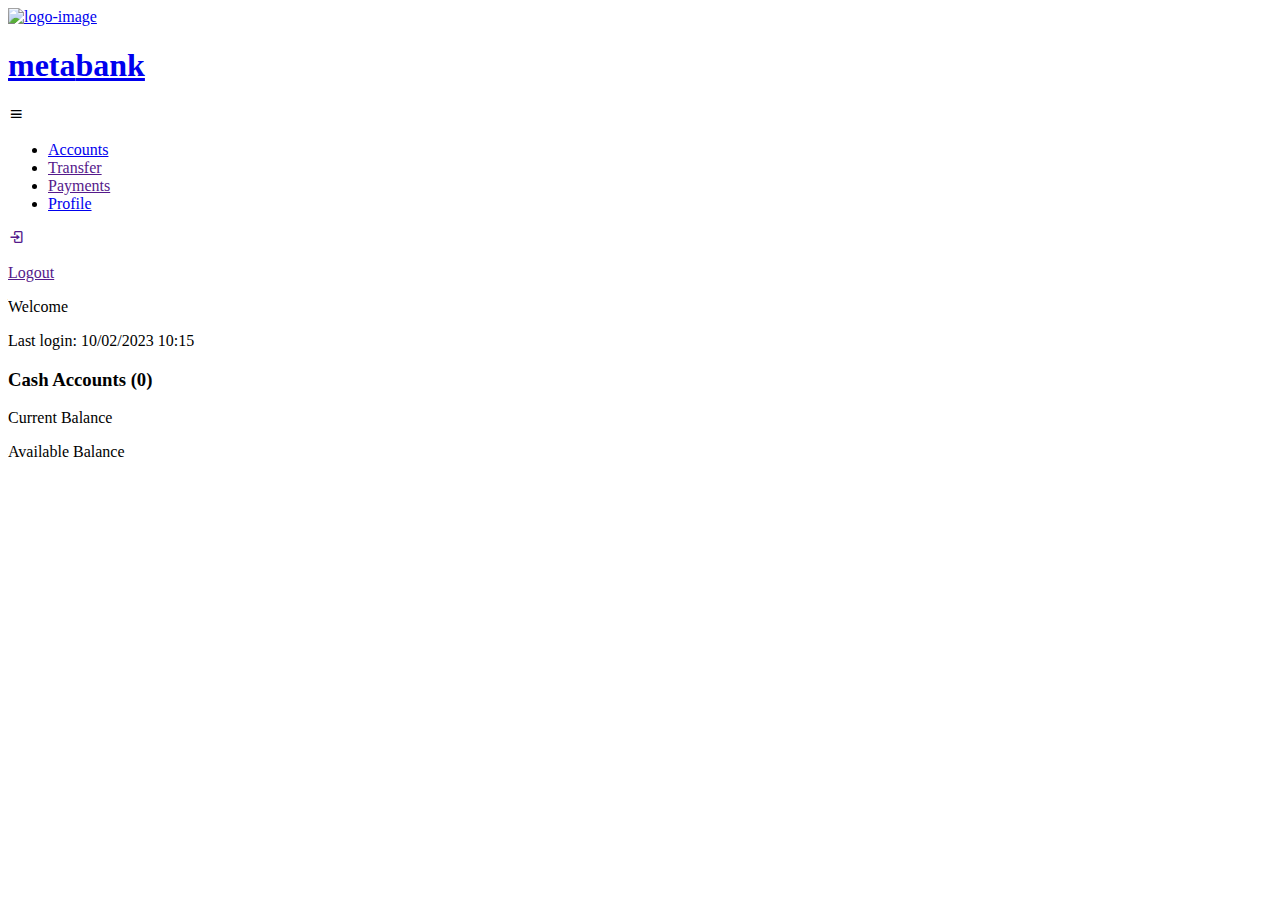
==== dashboard/index.html @ 67939294 "re-styling" ====
<!DOCTYPE html>
<html lang="en">
  <head>
    <meta charset="UTF-8" />
    <meta name="viewport" content="width=device-width, initial-scale=1.0" />

    <link
      href="https://unpkg.com/boxicons@2.1.4/css/boxicons.min.css"
      rel="stylesheet"
    />
    <link rel="stylesheet" href="assets/css/dash.css" />
    <script src="assets/js/dash.js" type="module"></script>
    <title>MetaBank | Dashboard</title>
  </head>
  <body>
    <header>
      <nav>
        <a href="/" class="logo">
          <img src="assets/img/logo.png" alt="logo-image" width="50" />
          <h1>meta<span>bank</span></h1>
        </a>
        <i class="bx bx-menu menu-btn"></i>
        <ul>
          <li>
            <a href="dashboard.html">Accounts</a>
          </li>
          <li>
            <a href="">Transfer</a>
          </li>
          <li>
            <a href="">Payments</a>
          </li>
          <li>
            <a href="profile.html">Profile</a>
          </li>
        </ul>
        <a class="logout" id="logout" href="">
          <i class="bx bx-log-in"></i>
          <p>Logout</p>
        </a>
      </nav>
    </header>
    <main>
      <section class="dash-head">
        <div class="title">
          <div class="welcome">Welcome <span id="user"></span></div>
          <p>Last login: 10/02/2023 10:15</p>
          <h3>Cash Accounts <span id="counter">(0)</span></h3>
        </div>
        <div class="accounts">
          <div class="acct-head">
            <span class="account-type" id="account-type"></span>
            <span id="account-no"></span>
          </div>
          <div class="bal">
            <p>Current Balance</p>
            <p id="current-bal"></p>
          </div>
          <div class="bal">
            <p>Available Balance</p>
            <p id="available-bal"></p>
          </div>
        </div>
      </section>
    </main>
  </body>
</html>
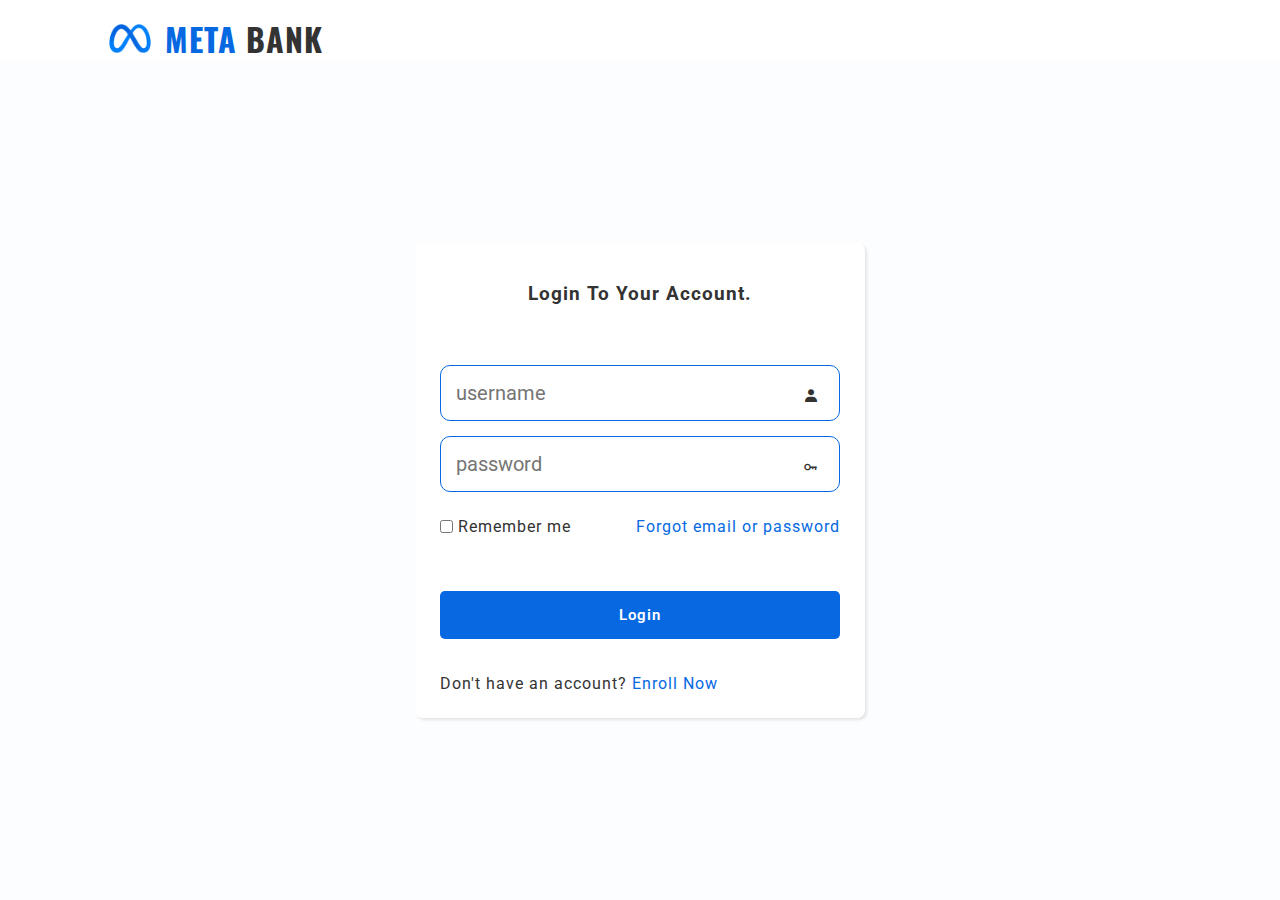
==== commit a81d13be: "fix-braking functionlity" ====
--- a/dashboard/index.html
+++ b/dashboard/index.html
@@ -8,15 +8,15 @@
       href="https://unpkg.com/boxicons@2.1.4/css/boxicons.min.css"
       rel="stylesheet"
     />
-    <link rel="stylesheet" href="assets/css/dash.css" />
-    <script src="assets/js/dash.js" type="module"></script>
+    <link rel="stylesheet" href="../assets/css/dash.css" />
+    <script src="../assets/js/dash.js" type="module"></script>
     <title>MetaBank | Dashboard</title>
   </head>
   <body>
     <header>
       <nav>
         <a href="/" class="logo">
-          <img src="assets/img/logo.png" alt="logo-image" width="50" />
+          <img src="../assets/img/logo.png" alt="logo-image" width="50" />
           <h1>meta<span>bank</span></h1>
         </a>
         <i class="bx bx-menu menu-btn"></i>
--- a/assets/css/dash.css
+++ b/assets/css/dash.css
@@ -0,0 +1,168 @@
+@import url("https://fonts.googleapis.com/css2?family=Roboto:wght@300;400;500;700&display=swap");
+
+@import url("https://fonts.googleapis.com/css2?family=Oswald:wght@400;500;700&display=swap");
+
+* {
+  margin: 0;
+  padding: 0;
+  box-sizing: border-box;
+}
+
+:root {
+  --bg: #0669e2;
+}
+
+body {
+  height: calc(100vh - 60px);
+  display: flex;
+  flex-direction: column;
+  font-family: "Roboto", sans-serif;
+}
+
+header {
+  width: 100vw;
+  background-color: #fff;
+  font-family: "Oswald", sans-serif;
+  letter-spacing: 1px;
+  position: sticky;
+  top: 0;
+  z-index: 1;
+  height: 60px;
+}
+
+nav {
+  display: flex;
+  align-items: center;
+  justify-content: space-between;
+  padding: 15px;
+}
+
+nav ul {
+  display: none;
+  gap: 10px;
+  list-style-type: none;
+}
+
+nav ul li a {
+  color: var(--bg);
+  text-decoration: none;
+}
+
+.logo {
+  display: flex;
+  align-items: center;
+  gap: 10px;
+  text-decoration: none;
+  color: #333;
+  cursor: pointer;
+}
+
+.logo h1 {
+  text-transform: uppercase;
+  color: var(--bg);
+}
+.logo span {
+  color: #333;
+}
+.logout {
+  display: none;
+  text-decoration: none;
+  align-items: center;
+  gap: 5px;
+  color: var(--bg);
+}
+.menu-btn {
+  color: var(--bg);
+  font-weight: 500;
+}
+
+main {
+  /* background-color: blue; */
+  width: 100%;
+  height: calc(100vh - 60px);
+  padding: 15px;
+}
+
+.dash-head {
+  margin-top: 20px;
+  display: flex;
+  flex-direction: column;
+  gap: 15px;
+  color: #333;
+}
+
+.title {
+  display: flex;
+  flex-direction: column;
+  gap: 10px;
+}
+
+.accounts {
+  /* background-color: var(--bg); */
+  border-radius: 0 0 10px 10px;
+  padding: 15px;
+  color: var(--bg);
+  font-family: "Roboto", sans-serif;
+  letter-spacing: 1px;
+  display: flex;
+  flex-direction: column;
+  gap: 15px;
+  /* box-shadow: 2px 2px 4px rgb(0, 0, 0, 0.1); */
+  border: 1px solid var(--bg);
+}
+
+.accounts div:nth-child(1) {
+  display: flex;
+  align-items: center;
+  justify-content: space-between;
+  border-bottom: 1px solid var(--bg);
+  padding: 10px;
+  color: #fff;
+  background-color: var(--bg);
+  font-weight: 600;
+  border-radius: 10px 0 10px 0;
+}
+
+.bal {
+  display: flex;
+  justify-content: space-between;
+  align-items: center;
+}
+
+#user {
+  font-weight: 600;
+  color: var(--bg);
+}
+
+.account-type {
+  text-transform: uppercase;
+  cursor: pointer;
+  color: #fff;
+}
+
+@media screen and (min-width: 768px) {
+  .menu-btn {
+    display: none;
+  }
+  .logout {
+    display: flex;
+  }
+
+  .dash-head {
+    font-size: 20px;
+  }
+}
+
+@media screen and (min-width: 1000px) {
+  nav {
+    max-width: 1100px;
+    margin: 0 auto;
+  }
+  nav ul {
+    display: flex;
+  }
+  main {
+    max-width: 1100px;
+    margin: 0 auto;
+  }
+}
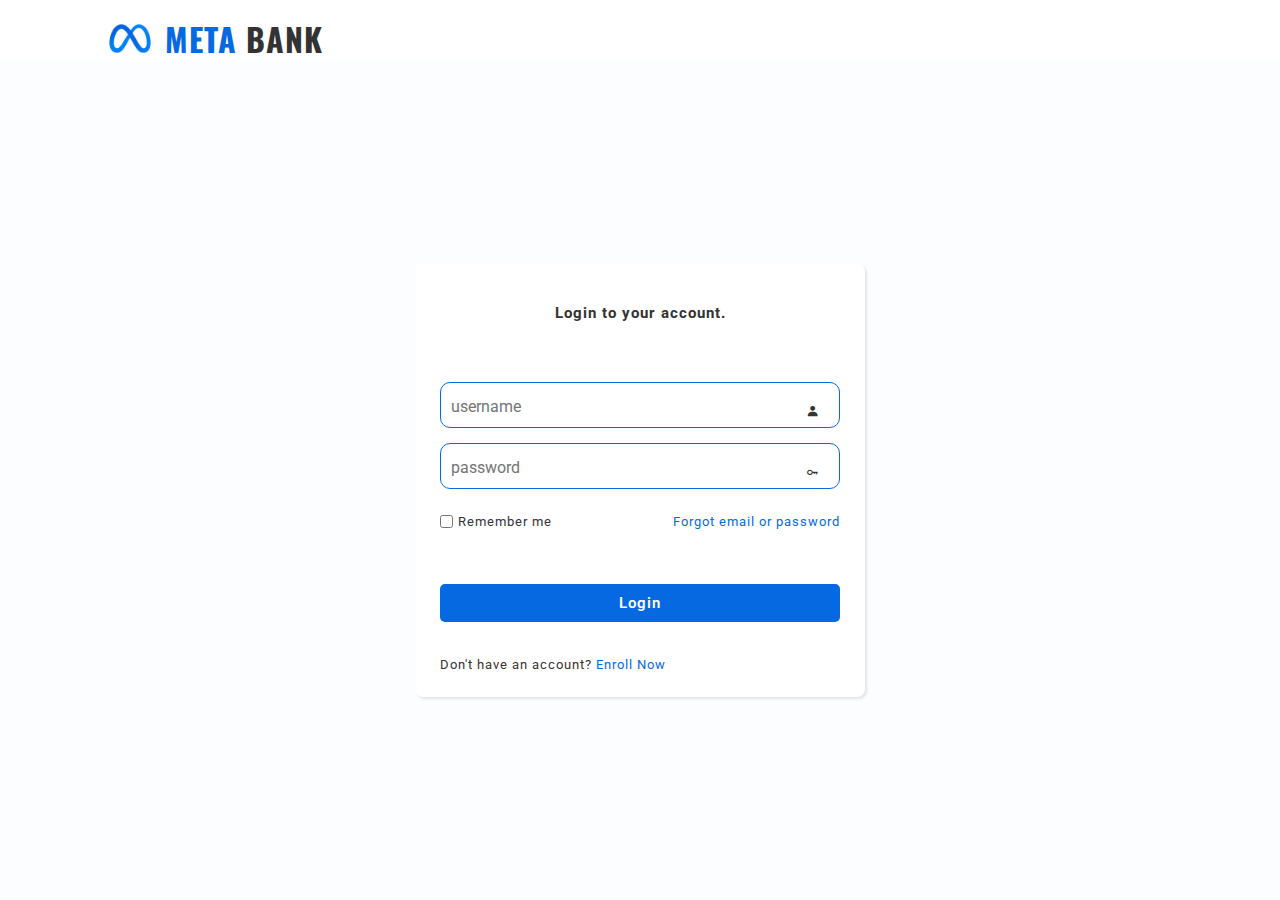
==== commit 6e356bd3: "restyling" ====
--- a/dashboard/index.html
+++ b/dashboard/index.html
@@ -22,7 +22,7 @@
         <i class="bx bx-menu menu-btn"></i>
         <ul>
           <li>
-            <a href="dashboard.html">Accounts</a>
+            <a href="/dashboard/">Accounts</a>
           </li>
           <li>
             <a href="">Transfer</a>
@@ -31,7 +31,7 @@
             <a href="">Payments</a>
           </li>
           <li>
-            <a href="profile.html">Profile</a>
+            <a href="/profile/">Profile</a>
           </li>
         </ul>
         <a class="logout" id="logout" href="">
@@ -44,7 +44,7 @@
       <section class="dash-head">
         <div class="title">
           <div class="welcome">Welcome <span id="user"></span></div>
-          <p>Last login: 10/02/2023 10:15</p>
+          <p id="last-login">Last login: 10/02/2023 10:15</p>
           <h3>Cash Accounts <span id="counter">(0)</span></h3>
         </div>
         <div class="accounts">
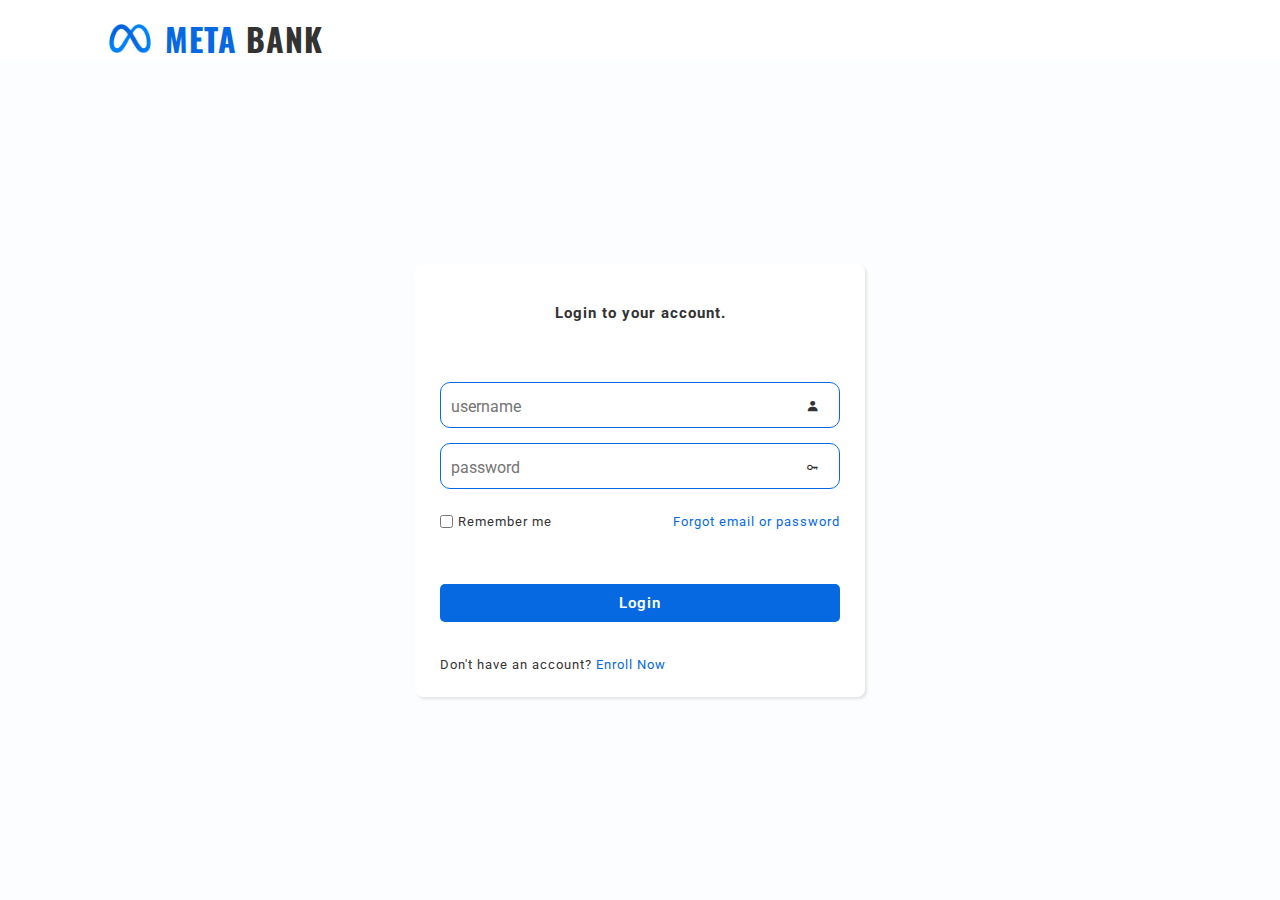
==== commit 6cf6c48b: "bug fixing" ====
--- a/dashboard/index.html
+++ b/dashboard/index.html
@@ -19,8 +19,7 @@
           <img src="../assets/img/logo.png" alt="logo-image" width="50" />
           <h1>meta<span>bank</span></h1>
         </a>
-        <i class="bx bx-menu menu-btn"></i>
-        <ul>
+        <ul class="mobile-menu">
           <li>
             <a href="/dashboard/">Accounts</a>
           </li>
@@ -33,11 +32,14 @@
           <li>
             <a href="/profile/">Profile</a>
           </li>
+          <li>
+            <a class="logout" id="logout" href="">
+              <i class="bx bx-log-in"></i>
+              <p>Logout</p>
+            </a>
+          </li>
         </ul>
-        <a class="logout" id="logout" href="">
-          <i class="bx bx-log-in"></i>
-          <p>Logout</p>
-        </a>
+        <i class="bx bx-menu menu-btn"></i>
       </nav>
     </header>
     <main>
--- a/assets/css/dash.css
+++ b/assets/css/dash.css
@@ -65,7 +65,7 @@
   color: #333;
 }
 .logout {
-  display: none;
+  display: flex;
   text-decoration: none;
   align-items: center;
   gap: 5px;
@@ -74,6 +74,23 @@
 .menu-btn {
   color: var(--bg);
   font-weight: 500;
+}
+
+.mobile-menu {
+  display: none;
+}
+
+.mobile-menu.active {
+  display: flex;
+  flex-direction: column;
+  position: absolute;
+  top: 50px;
+  right: 0;
+  background-color: #fff;
+  box-shadow: 2px 2px 2px 2px rgba(0, 0, 0, 0.1);
+  padding: 1rem;
+  width: 180px;
+  gap: 1rem;
 }
 
 main {
@@ -151,6 +168,12 @@
   .dash-head {
     font-size: 20px;
   }
+  .mobile-menu {
+    display: flex;
+    flex-direction: row;
+    gap: 1rem;
+    align-items: center;
+  }
 }
 
 @media screen and (min-width: 1000px) {
@@ -158,9 +181,7 @@
     max-width: 1100px;
     margin: 0 auto;
   }
-  nav ul {
-    display: flex;
-  }
+
   main {
     max-width: 1100px;
     margin: 0 auto;
